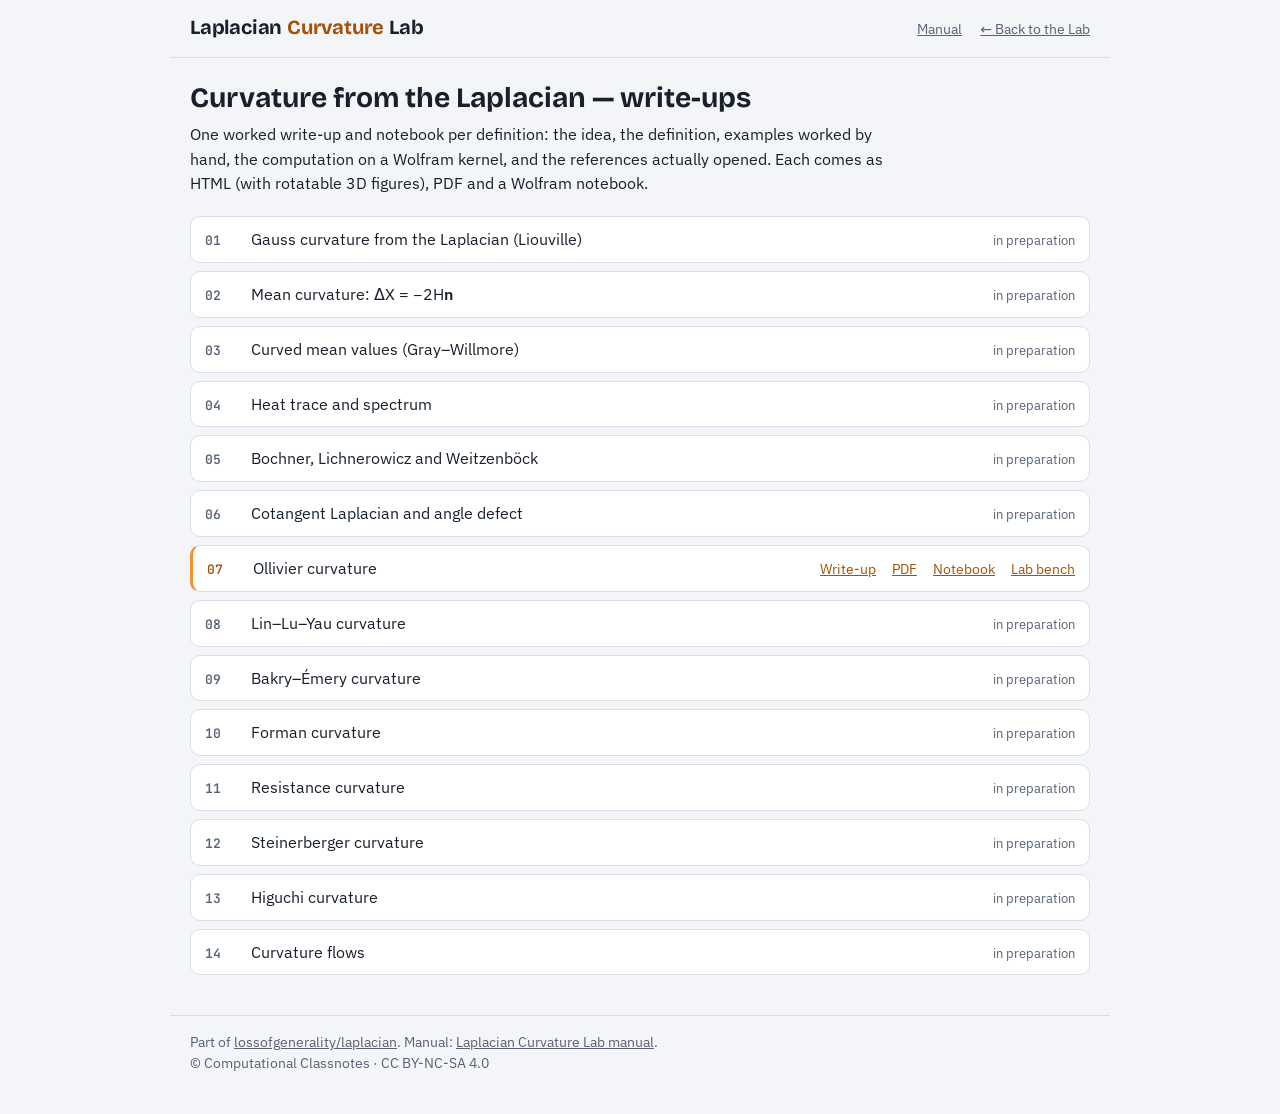
==== docs/series/index.html @ 65574f78 "Write-ups index for the series; Write-ups link in the Curvature Lab top bar and footer" ====
<!DOCTYPE html>
<html lang="en"><head><meta charset="utf-8"><meta name="viewport" content="width=device-width, initial-scale=1">
<title>Curvature from the Laplacian — write-ups · Computational Classnotes</title>
<link rel="stylesheet" href="../../brand/ccn-tokens.css">
<style>
body{margin:0;background:var(--ccn-page);color:var(--ccn-ink);font:16px/1.55 var(--ccn-f-body)}
.top{display:flex;flex-wrap:wrap;gap:6px 18px;align-items:baseline;max-width:900px;margin:0 auto;padding:16px 20px;border-bottom:1px solid var(--ccn-line)}
.wm{font:700 20px/1.1 var(--ccn-f-display);letter-spacing:-.01em;white-space:nowrap;color:inherit;text-decoration:none} .wm b{color:var(--ccn-orange-ink)}
.top a.l{color:var(--ccn-soft);font-size:14px;margin-left:auto} .top a.l+a.l{margin-left:0}
main{max-width:900px;margin:0 auto;padding:24px 20px 40px}
h1{font:700 clamp(24px,2.4vw,28px)/1.15 var(--ccn-f-display);margin:0 0 8px}
p.lede{max-width:72ch;margin:0 0 20px}
ol{list-style:none;margin:0;padding:0;display:grid;gap:8px}
li{display:grid;grid-template-columns:34px 1fr auto;gap:12px;align-items:baseline;padding:10px 14px;background:var(--ccn-panel);border:1px solid var(--ccn-line);border-radius:10px}
li.on{border-left:3px solid var(--ccn-orange)}
.n{font:600 13px var(--ccn-f-mono);color:var(--ccn-soft)} li.on .n{color:var(--ccn-orange-ink)}
.l a{color:var(--ccn-orange-ink);margin-left:12px;font-size:14px} .soon{color:var(--ccn-soft);font-size:13px}
@media (max-width:640px){li{grid-template-columns:28px 1fr} .l{grid-column:2} .l a:first-child{margin-left:0}}
footer{max-width:900px;margin:0 auto;padding:16px 20px 40px;color:var(--ccn-soft);font-size:13.5px;border-top:1px solid var(--ccn-line)} footer a{color:inherit}
</style></head><body>
<div class="top"><a class="wm" href="../../lab/Laplacian_Curvature_Lab.html">Laplacian <b>Curvature</b> Lab</a><a class="l" href="../../manual.html">Manual</a><a class="l" href="../../lab/Laplacian_Curvature_Lab.html">← Back to the Lab</a></div>
<main>
<h1>Curvature from the Laplacian — write-ups</h1>
<p class="lede">One worked write-up and notebook per definition: the idea, the definition, examples worked by hand, the computation on a Wolfram kernel, and the references actually opened. Each comes as HTML (with rotatable 3D figures), PDF and a Wolfram notebook.</p>
<ol>
<li><span class="n">01</span><span class="t">Gauss curvature from the Laplacian (Liouville)</span><span class="l soon">in preparation</span></li>
<li><span class="n">02</span><span class="t">Mean curvature: ΔX = −2H<b>n</b></span><span class="l soon">in preparation</span></li>
<li><span class="n">03</span><span class="t">Curved mean values (Gray–Willmore)</span><span class="l soon">in preparation</span></li>
<li><span class="n">04</span><span class="t">Heat trace and spectrum</span><span class="l soon">in preparation</span></li>
<li><span class="n">05</span><span class="t">Bochner, Lichnerowicz and Weitzenböck</span><span class="l soon">in preparation</span></li>
<li><span class="n">06</span><span class="t">Cotangent Laplacian and angle defect</span><span class="l soon">in preparation</span></li>
<li class="on"><span class="n">07</span><span class="t">Ollivier curvature</span><span class="l"><a href="07-ollivier.html">Write-up</a> <a href="07-ollivier.pdf">PDF</a> <a href="../../notebooks/series/07-Ollivier.nb" download>Notebook</a> <a href="../../lab/Laplacian_Curvature_Lab.html#ollivier">Lab bench</a></span></li>
<li><span class="n">08</span><span class="t">Lin–Lu–Yau curvature</span><span class="l soon">in preparation</span></li>
<li><span class="n">09</span><span class="t">Bakry–Émery curvature</span><span class="l soon">in preparation</span></li>
<li><span class="n">10</span><span class="t">Forman curvature</span><span class="l soon">in preparation</span></li>
<li><span class="n">11</span><span class="t">Resistance curvature</span><span class="l soon">in preparation</span></li>
<li><span class="n">12</span><span class="t">Steinerberger curvature</span><span class="l soon">in preparation</span></li>
<li><span class="n">13</span><span class="t">Higuchi curvature</span><span class="l soon">in preparation</span></li>
<li><span class="n">14</span><span class="t">Curvature flows</span><span class="l soon">in preparation</span></li>
</ol>
</main>
<footer>Part of <a href="https://github.com/lossofgenerality/laplacian">lossofgenerality/laplacian</a>. Manual: <a href="../../manual.html">Laplacian Curvature Lab manual</a>.<br>© Computational Classnotes · CC BY-NC-SA 4.0</footer>
</body></html>
---- brand/ccn-tokens.css ----
/* CCN design tokens v1 — Computational Classnotes. © Computational Classnotes · CC BY-NC-SA 4.0
   One file for every CCN web page. Light and dark come from one declaration via light-dark(). */
@font-face { font-family: "Bricolage Grotesque"; font-weight: 400; font-display: swap; src: url(fonts/bricolage-grotesque-latin-400-normal.woff2) format("woff2"); }
@font-face { font-family: "Bricolage Grotesque"; font-weight: 700; font-display: swap; src: url(fonts/bricolage-grotesque-latin-700-normal.woff2) format("woff2"); }
@font-face { font-family: "IBM Plex Sans"; font-weight: 400; font-display: swap; src: url(fonts/ibm-plex-sans-latin-400-normal.woff2) format("woff2"); }
@font-face { font-family: "IBM Plex Sans"; font-weight: 400; font-style: italic; font-display: swap; src: url(fonts/ibm-plex-sans-latin-400-italic.woff2) format("woff2"); }
@font-face { font-family: "IBM Plex Sans"; font-weight: 500; font-display: swap; src: url(fonts/ibm-plex-sans-latin-500-normal.woff2) format("woff2"); }
@font-face { font-family: "IBM Plex Sans"; font-weight: 600; font-display: swap; src: url(fonts/ibm-plex-sans-latin-600-normal.woff2) format("woff2"); }
@font-face { font-family: "JetBrains Mono"; font-weight: 400; font-display: swap; src: url(fonts/jetbrains-mono-latin-400-normal.woff2) format("woff2"); }
@font-face { font-family: "JetBrains Mono"; font-weight: 600; font-display: swap; src: url(fonts/jetbrains-mono-latin-600-normal.woff2) format("woff2"); }

:root {
  color-scheme: light dark;
  /* brand */
  --ccn-orange: #fa8f2b;                              /* RGB(0.98, 0.56, 0.17): fills, highlights, marks on dark */
  --ccn-orange-ink: light-dark(#a35206, #ffb26b);     /* text, links, thin lines (5.57:1 on white, 10.5:1 on dark) */
  --ccn-orange-mark: light-dark(#d4701a, #fa8f2b);    /* chart lines and icons (≥ 3:1) */
  --ccn-orange-tint: light-dark(#fff3e6, #2a1d10);    /* callouts, active tab, selection */
  --ccn-blue: light-dark(#2e5cc7, #6f97ff);           /* RGB(0.18, 0.36, 0.78): negative values, the cold end */
  /* neutrals */
  --ccn-page: light-dark(#f3f5f8, #0e131a);
  --ccn-panel: light-dark(#ffffff, #151c25);
  --ccn-code: light-dark(#f6f7f9, #0b1016);
  --ccn-ink: light-dark(#17202b, #e5eaf0);
  --ccn-soft: light-dark(#566273, #9aa7b6);
  --ccn-line: light-dark(#d9dfe7, #263241);
  --ccn-zero: light-dark(#f4f4f4, #2a313a);           /* the middle of the diverging scale */
  /* semantic */
  --ccn-good: light-dark(#1f7a3a, #6fd68f);
  --ccn-bad: light-dark(#b3261e, #ff8a80);
  --ccn-caution: light-dark(#8a6d0b, #e8c35a);
  /* categorical data series, in order */
  --ccn-c1: var(--ccn-orange-mark); --ccn-c2: var(--ccn-blue); --ccn-c3: light-dark(#177373, #5fc4c4);
  --ccn-c4: light-dark(#7a4bb0, #c9a6ff); --ccn-c5: light-dark(#566273, #9aa7b6); --ccn-c6: light-dark(#8a6d0b, #e8c35a);
  /* type */
  --ccn-f-display: "Bricolage Grotesque", "Segoe UI", system-ui, sans-serif;
  --ccn-f-body: "IBM Plex Sans", "Segoe UI", system-ui, sans-serif;
  --ccn-f-mono: "JetBrains Mono", ui-monospace, "SFMono-Regular", Menlo, monospace;
  --ccn-t-xs: 12px; --ccn-t-sm: 13.5px; --ccn-t-base: 16px; --ccn-t-lg: 20px; --ccn-t-xl: clamp(26px, 3.4vw, 36px); --ccn-t-2xl: clamp(30px, 4.4vw, 48px);
  /* space, shape, motion */
  --ccn-s1: 4px; --ccn-s2: 8px; --ccn-s3: 12px; --ccn-s4: 16px; --ccn-s5: 24px; --ccn-s6: 32px; --ccn-s7: 48px;
  --ccn-r-sm: 6px; --ccn-r: 10px; --ccn-r-pill: 999px;
  --ccn-measure: 72ch; --ccn-page-max: 1240px;
  --ccn-ease: cubic-bezier(.2, .7, .2, 1); --ccn-fast: 120ms; --ccn-slow: 240ms;
}
:root[data-theme=light] { color-scheme: light; }
:root[data-theme=dark] { color-scheme: dark; }
@media (prefers-reduced-motion: reduce) { :root { --ccn-fast: 0ms; --ccn-slow: 0ms; } }
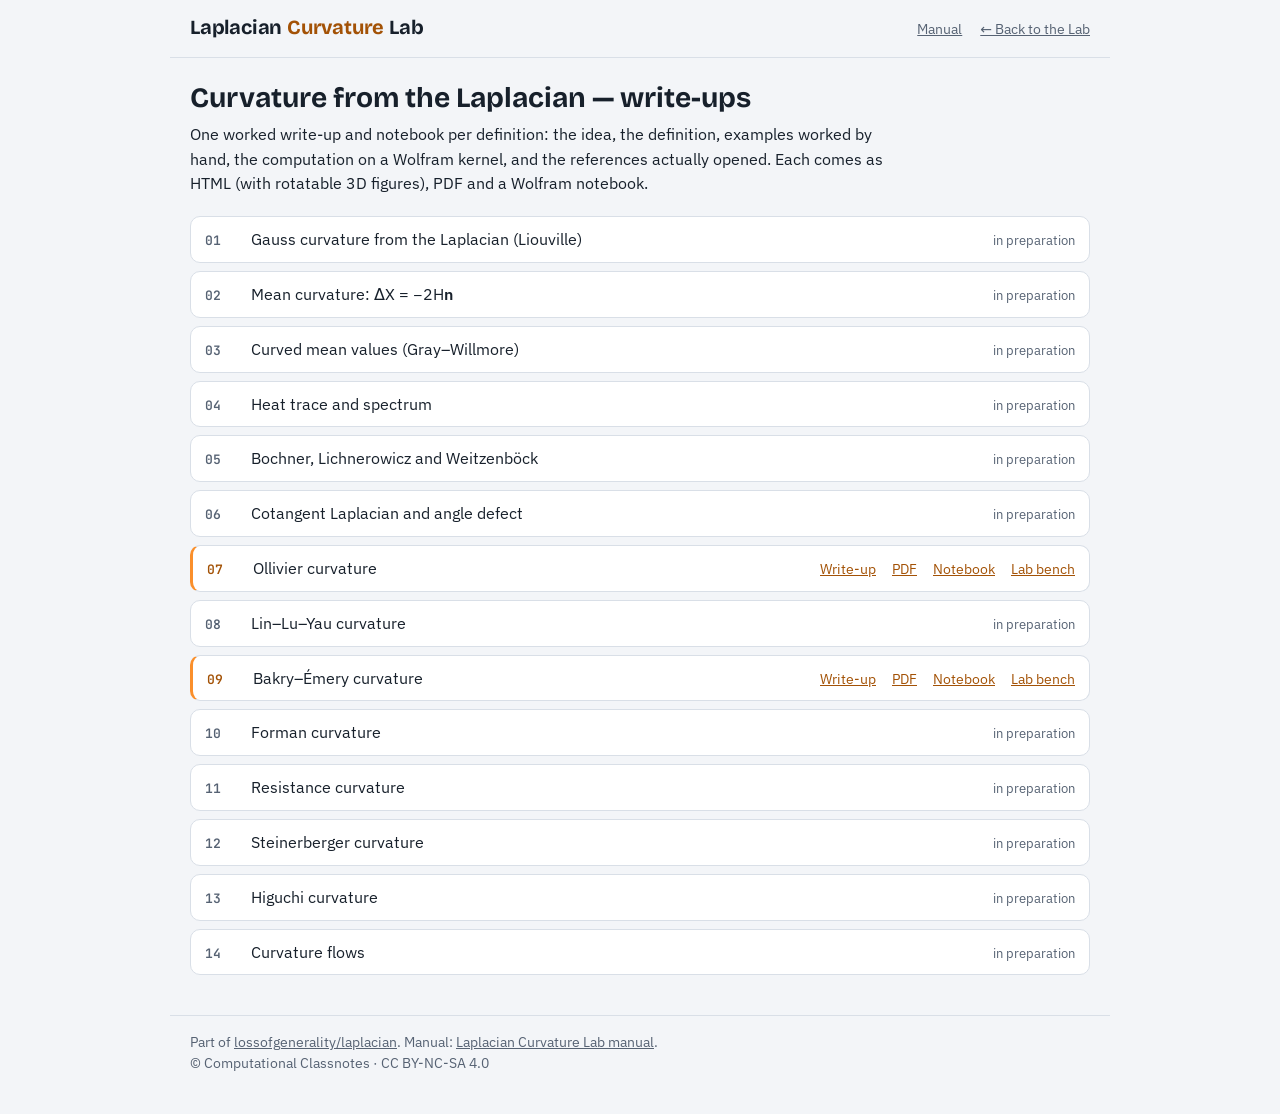
==== commit 41845f12: "Bakry–Émery curvature: worked notebook 09 and write-up (md, PDF, HTML with live 3D), three figures, " ====
--- a/docs/series/index.html
+++ b/docs/series/index.html
@@ -31,7 +31,7 @@
 <li><span class="n">06</span><span class="t">Cotangent Laplacian and angle defect</span><span class="l soon">in preparation</span></li>
 <li class="on"><span class="n">07</span><span class="t">Ollivier curvature</span><span class="l"><a href="07-ollivier.html">Write-up</a> <a href="07-ollivier.pdf">PDF</a> <a href="../../notebooks/series/07-Ollivier.nb" download>Notebook</a> <a href="../../lab/Laplacian_Curvature_Lab.html#ollivier">Lab bench</a></span></li>
 <li><span class="n">08</span><span class="t">Lin–Lu–Yau curvature</span><span class="l soon">in preparation</span></li>
-<li><span class="n">09</span><span class="t">Bakry–Émery curvature</span><span class="l soon">in preparation</span></li>
+<li class="on"><span class="n">09</span><span class="t">Bakry–Émery curvature</span><span class="l"><a href="09-bakry-emery.html">Write-up</a> <a href="09-bakry-emery.pdf">PDF</a> <a href="../../notebooks/series/09-Bakry-Emery.nb" download>Notebook</a> <a href="../../lab/Laplacian_Curvature_Lab.html#graphs">Lab bench</a></span></li>
 <li><span class="n">10</span><span class="t">Forman curvature</span><span class="l soon">in preparation</span></li>
 <li><span class="n">11</span><span class="t">Resistance curvature</span><span class="l soon">in preparation</span></li>
 <li><span class="n">12</span><span class="t">Steinerberger curvature</span><span class="l soon">in preparation</span></li>
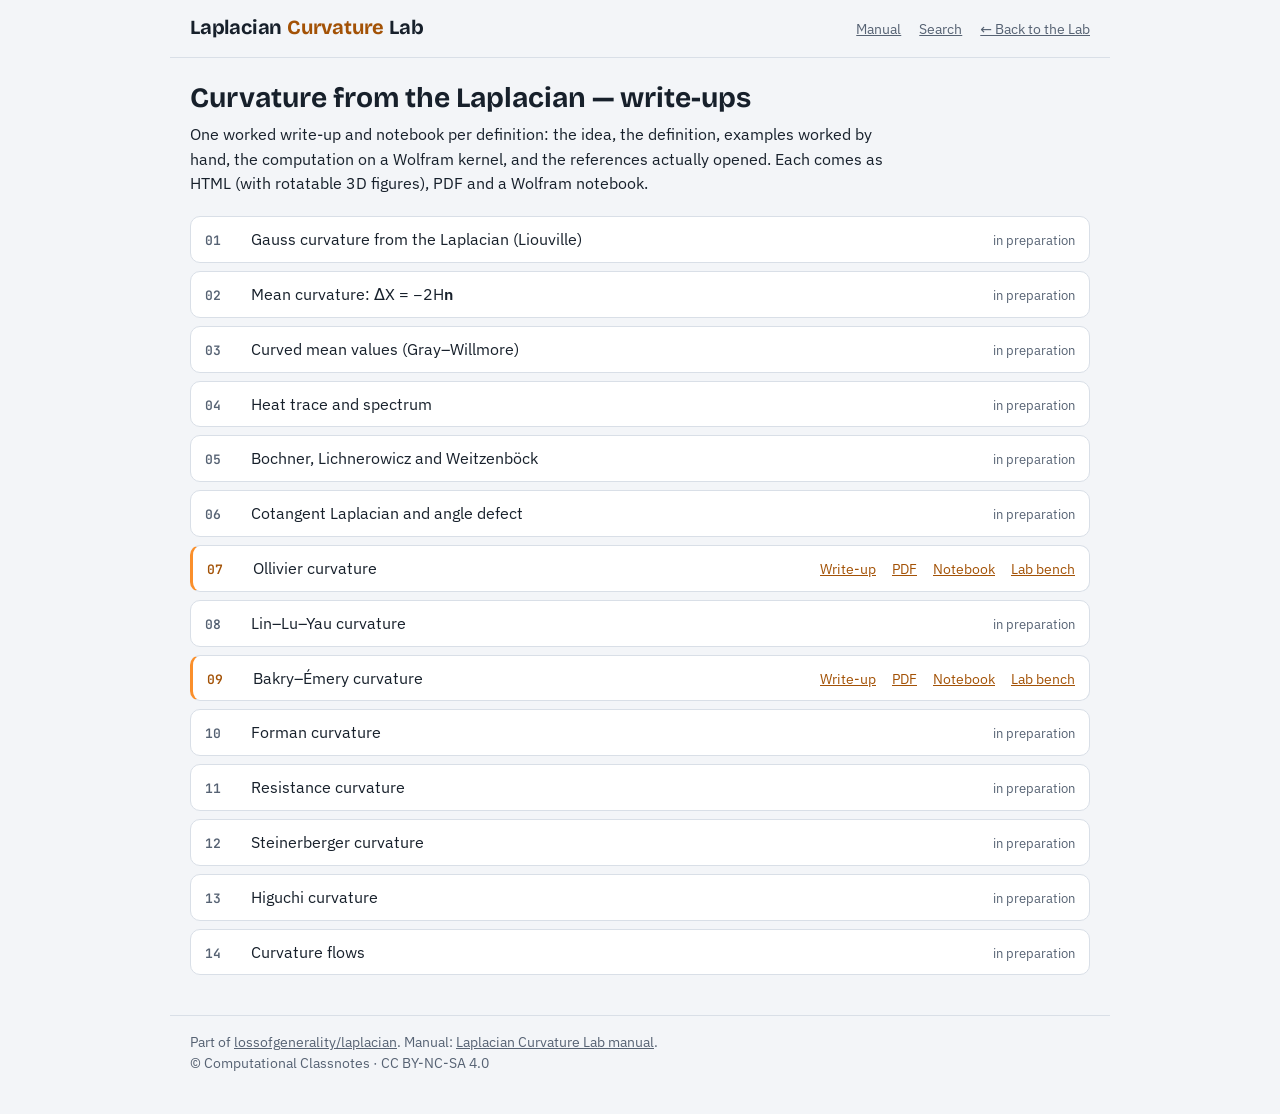
==== commit 4fdb2a20: "Site search: one search over every write-up, both manuals and both Labs; linked from every page" ====
--- a/docs/series/index.html
+++ b/docs/series/index.html
@@ -18,7 +18,7 @@
 @media (max-width:640px){li{grid-template-columns:28px 1fr} .l{grid-column:2} .l a:first-child{margin-left:0}}
 footer{max-width:900px;margin:0 auto;padding:16px 20px 40px;color:var(--ccn-soft);font-size:13.5px;border-top:1px solid var(--ccn-line)} footer a{color:inherit}
 </style></head><body>
-<div class="top"><a class="wm" href="../../lab/Laplacian_Curvature_Lab.html">Laplacian <b>Curvature</b> Lab</a><a class="l" href="../../manual.html">Manual</a><a class="l" href="../../lab/Laplacian_Curvature_Lab.html">← Back to the Lab</a></div>
+<div class="top"><a class="wm" href="../../lab/Laplacian_Curvature_Lab.html">Laplacian <b>Curvature</b> Lab</a><a class="l" href="../../manual.html">Manual</a><a class="l" href="../../search.html">Search</a><a class="l" href="../../lab/Laplacian_Curvature_Lab.html">← Back to the Lab</a></div>
 <main>
 <h1>Curvature from the Laplacian — write-ups</h1>
 <p class="lede">One worked write-up and notebook per definition: the idea, the definition, examples worked by hand, the computation on a Wolfram kernel, and the references actually opened. Each comes as HTML (with rotatable 3D figures), PDF and a Wolfram notebook.</p>
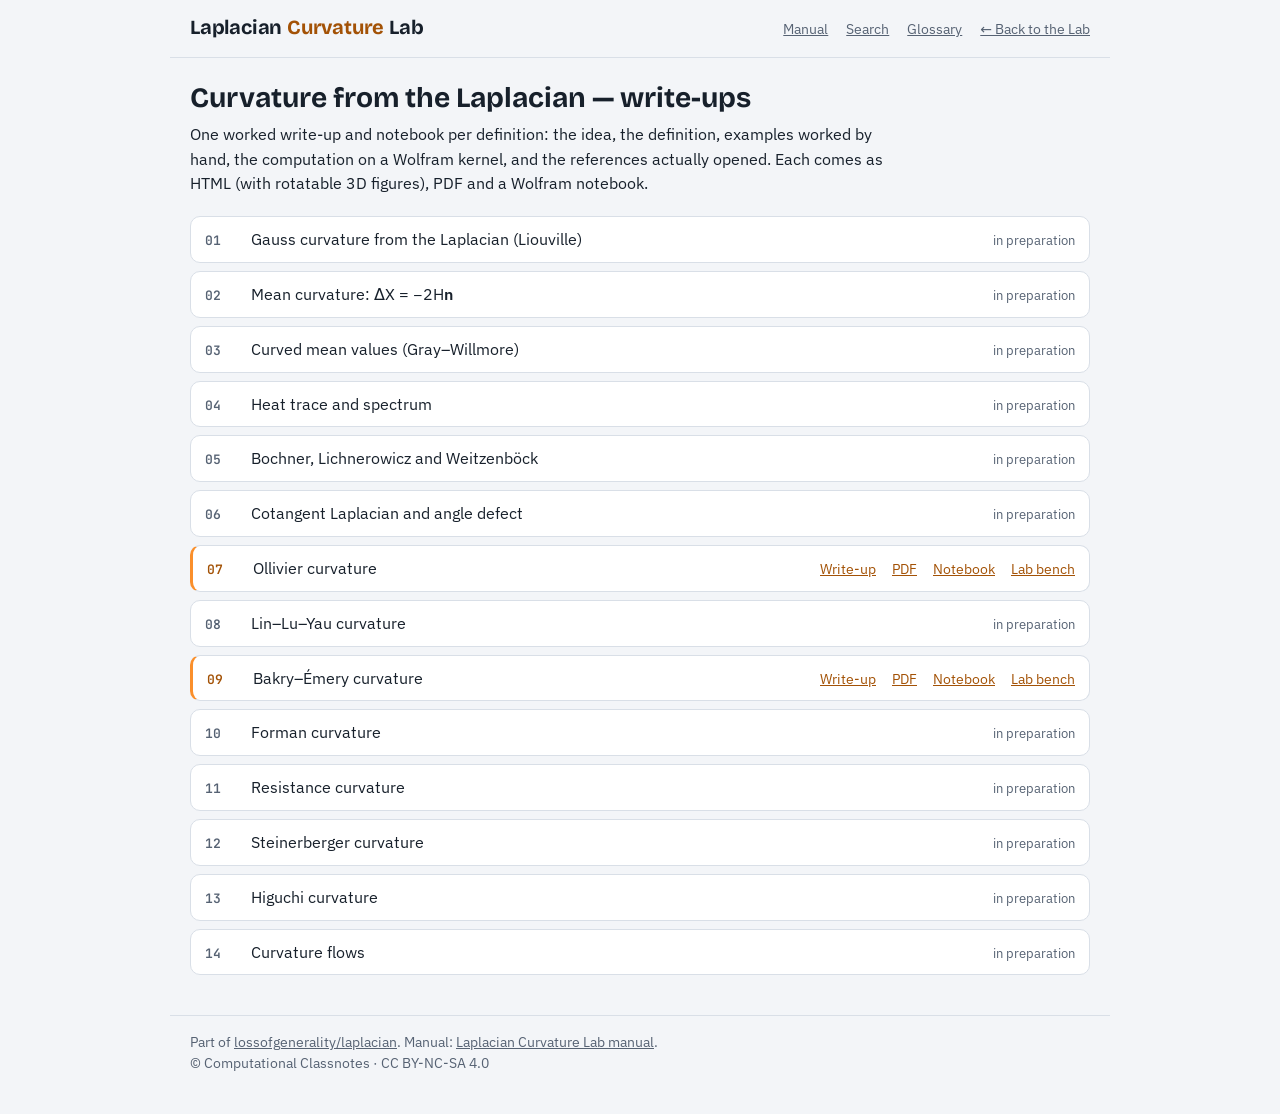
==== commit edccb686: "Glossary of 35 terms with definitions and links; in search and linked from every page; STYLE rule to" ====
--- a/docs/series/index.html
+++ b/docs/series/index.html
@@ -18,7 +18,7 @@
 @media (max-width:640px){li{grid-template-columns:28px 1fr} .l{grid-column:2} .l a:first-child{margin-left:0}}
 footer{max-width:900px;margin:0 auto;padding:16px 20px 40px;color:var(--ccn-soft);font-size:13.5px;border-top:1px solid var(--ccn-line)} footer a{color:inherit}
 </style></head><body>
-<div class="top"><a class="wm" href="../../lab/Laplacian_Curvature_Lab.html">Laplacian <b>Curvature</b> Lab</a><a class="l" href="../../manual.html">Manual</a><a class="l" href="../../search.html">Search</a><a class="l" href="../../lab/Laplacian_Curvature_Lab.html">← Back to the Lab</a></div>
+<div class="top"><a class="wm" href="../../lab/Laplacian_Curvature_Lab.html">Laplacian <b>Curvature</b> Lab</a><a class="l" href="../../manual.html">Manual</a><a class="l" href="../../search.html">Search</a><a class="l" href="../glossary.html">Glossary</a><a class="l" href="../../lab/Laplacian_Curvature_Lab.html">← Back to the Lab</a></div>
 <main>
 <h1>Curvature from the Laplacian — write-ups</h1>
 <p class="lede">One worked write-up and notebook per definition: the idea, the definition, examples worked by hand, the computation on a Wolfram kernel, and the references actually opened. Each comes as HTML (with rotatable 3D figures), PDF and a Wolfram notebook.</p>
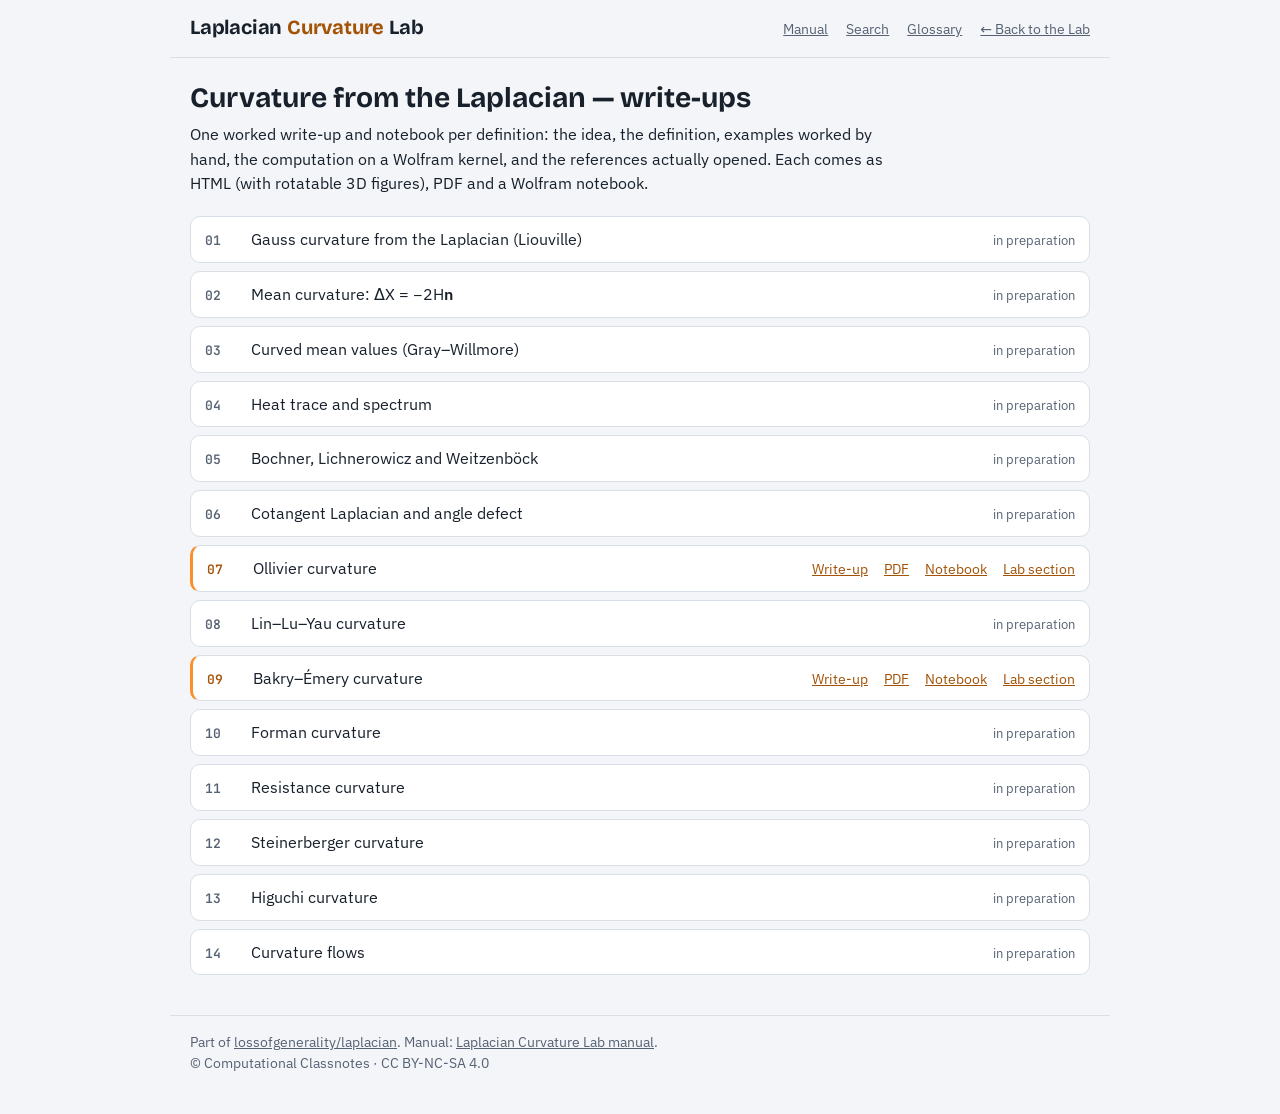
==== commit 55535a50: "Curve shortening: stable adaptive steps and resampling (no zig-zag, dA/dt = −2π to 0.1%); 'Lab secti" ====
--- a/docs/series/index.html
+++ b/docs/series/index.html
@@ -29,9 +29,9 @@
 <li><span class="n">04</span><span class="t">Heat trace and spectrum</span><span class="l soon">in preparation</span></li>
 <li><span class="n">05</span><span class="t">Bochner, Lichnerowicz and Weitzenböck</span><span class="l soon">in preparation</span></li>
 <li><span class="n">06</span><span class="t">Cotangent Laplacian and angle defect</span><span class="l soon">in preparation</span></li>
-<li class="on"><span class="n">07</span><span class="t">Ollivier curvature</span><span class="l"><a href="07-ollivier.html">Write-up</a> <a href="07-ollivier.pdf">PDF</a> <a href="../../notebooks/series/07-Ollivier.nb" download>Notebook</a> <a href="../../lab/Laplacian_Curvature_Lab.html#ollivier">Lab bench</a></span></li>
+<li class="on"><span class="n">07</span><span class="t">Ollivier curvature</span><span class="l"><a href="07-ollivier.html">Write-up</a> <a href="07-ollivier.pdf">PDF</a> <a href="../../notebooks/series/07-Ollivier.nb" download>Notebook</a> <a href="../../lab/Laplacian_Curvature_Lab.html#ollivier">Lab section</a></span></li>
 <li><span class="n">08</span><span class="t">Lin–Lu–Yau curvature</span><span class="l soon">in preparation</span></li>
-<li class="on"><span class="n">09</span><span class="t">Bakry–Émery curvature</span><span class="l"><a href="09-bakry-emery.html">Write-up</a> <a href="09-bakry-emery.pdf">PDF</a> <a href="../../notebooks/series/09-Bakry-Emery.nb" download>Notebook</a> <a href="../../lab/Laplacian_Curvature_Lab.html#graphs">Lab bench</a></span></li>
+<li class="on"><span class="n">09</span><span class="t">Bakry–Émery curvature</span><span class="l"><a href="09-bakry-emery.html">Write-up</a> <a href="09-bakry-emery.pdf">PDF</a> <a href="../../notebooks/series/09-Bakry-Emery.nb" download>Notebook</a> <a href="../../lab/Laplacian_Curvature_Lab.html#graphs">Lab section</a></span></li>
 <li><span class="n">10</span><span class="t">Forman curvature</span><span class="l soon">in preparation</span></li>
 <li><span class="n">11</span><span class="t">Resistance curvature</span><span class="l soon">in preparation</span></li>
 <li><span class="n">12</span><span class="t">Steinerberger curvature</span><span class="l soon">in preparation</span></li>
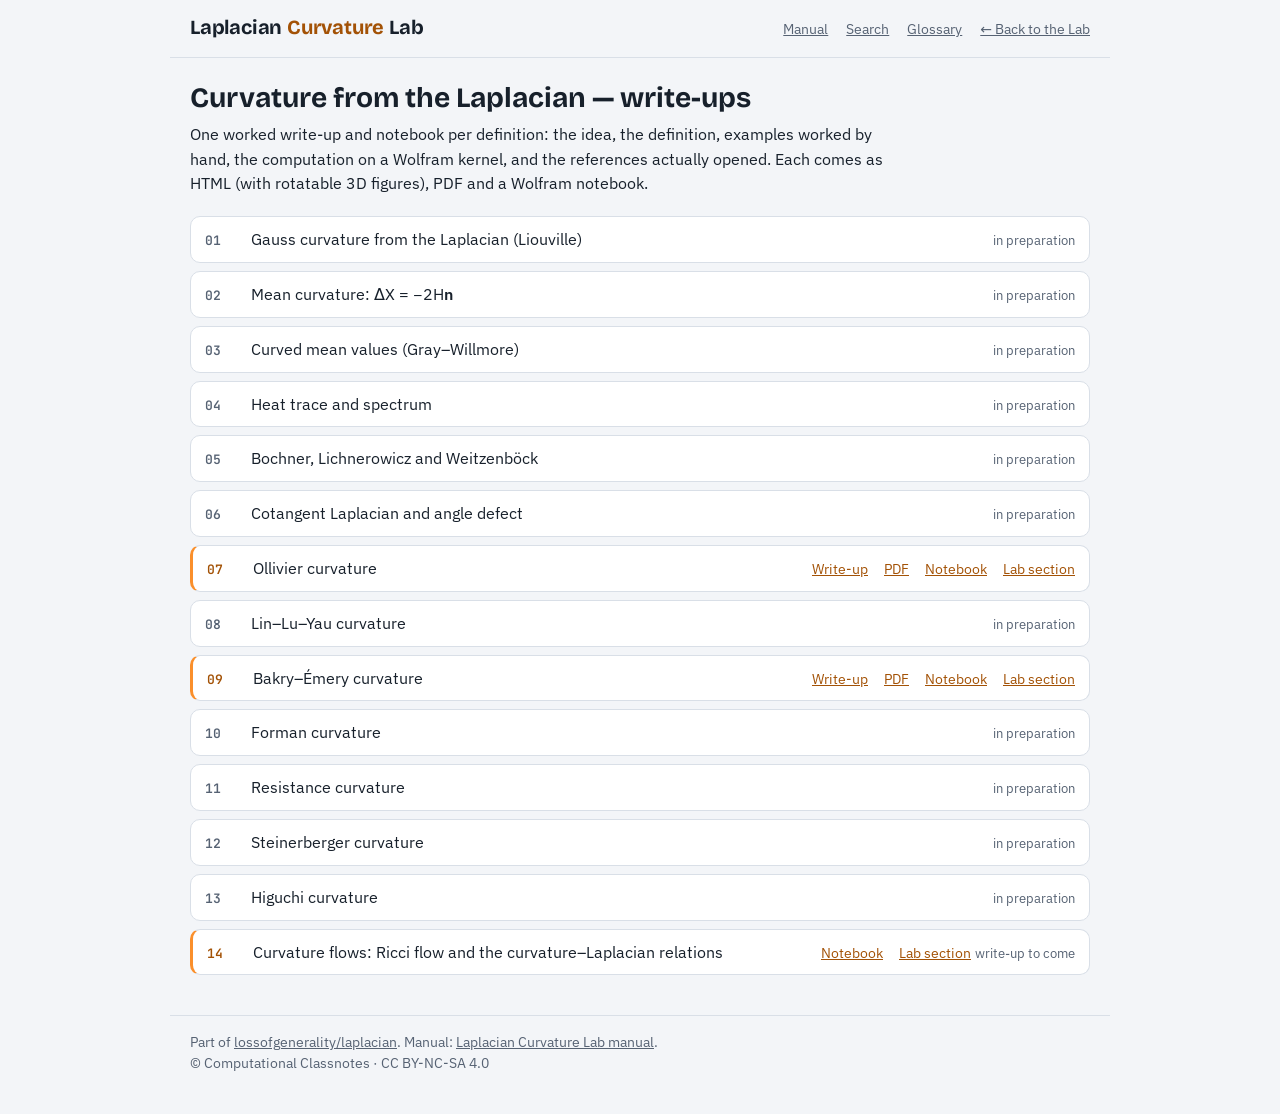
==== commit 9fefe57d: "Ricci flow: five-part write-up under the Lab animation (from Khan, arXiv:2201.04923, pp. 14–33) with" ====
--- a/docs/series/index.html
+++ b/docs/series/index.html
@@ -36,7 +36,7 @@
 <li><span class="n">11</span><span class="t">Resistance curvature</span><span class="l soon">in preparation</span></li>
 <li><span class="n">12</span><span class="t">Steinerberger curvature</span><span class="l soon">in preparation</span></li>
 <li><span class="n">13</span><span class="t">Higuchi curvature</span><span class="l soon">in preparation</span></li>
-<li><span class="n">14</span><span class="t">Curvature flows</span><span class="l soon">in preparation</span></li>
+<li class="on"><span class="n">14</span><span class="t">Curvature flows: Ricci flow and the curvature–Laplacian relations</span><span class="l"><a href="../../notebooks/series/14-Ricci-Flow.nb" download>Notebook</a> <a href="../../lab/Laplacian_Curvature_Lab.html#ricci">Lab section</a> <span class="soon">write-up to come</span></span></li>
 </ol>
 </main>
 <footer>Part of <a href="https://github.com/lossofgenerality/laplacian">lossofgenerality/laplacian</a>. Manual: <a href="../../manual.html">Laplacian Curvature Lab manual</a>.<br>© Computational Classnotes · CC BY-NC-SA 4.0</footer>
